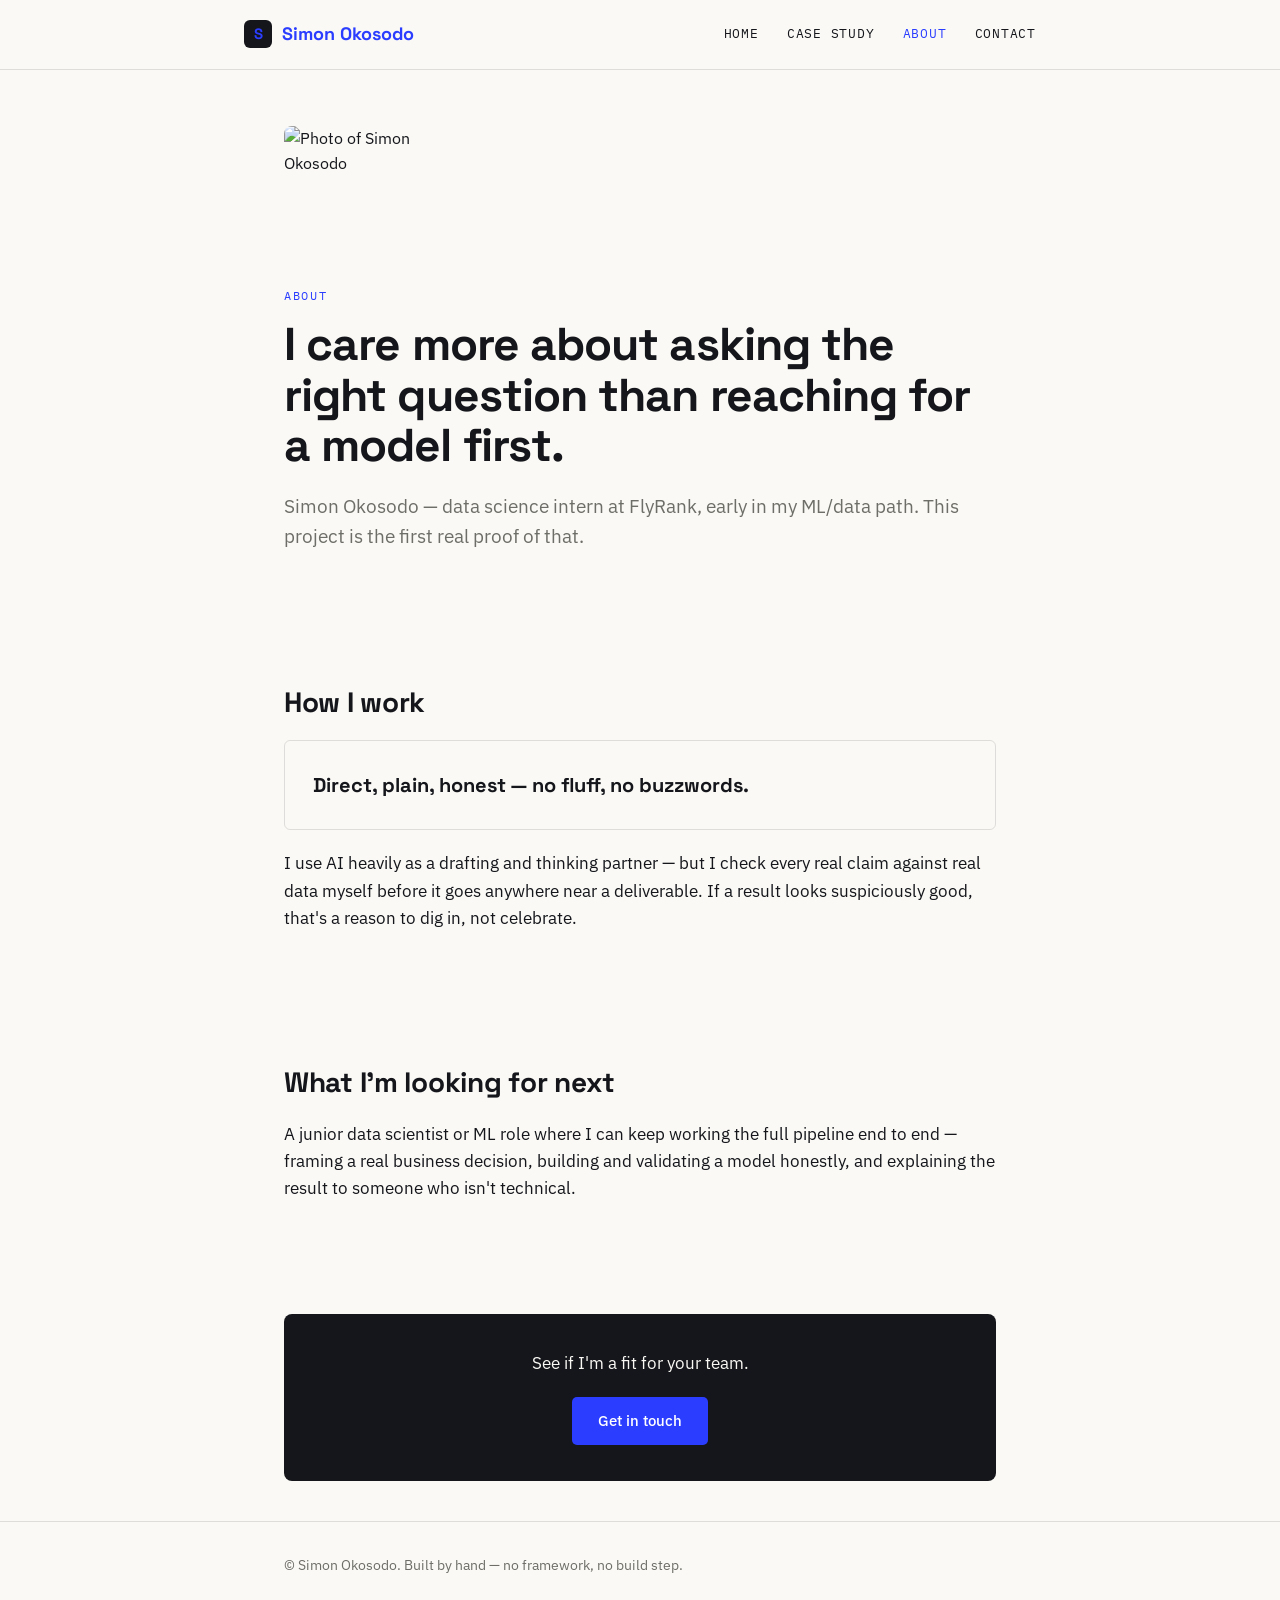
==== about.html @ 023be0eb "Add files via upload" ====
<!DOCTYPE html>
<html lang="en">
<head>
<meta charset="UTF-8">
<title>About — Simon Okosodo</title>
<meta name="viewport" content="width=device-width, initial-scale=1.0">
<link rel="preconnect" href="https://fonts.googleapis.com">
<link href="https://fonts.googleapis.com/css2?family=Space+Grotesk:wght@700&family=IBM+Plex+Sans:wght@400;500&family=IBM+Plex+Mono:wght@400;500&display=swap" rel="stylesheet">
<link rel="stylesheet" href="style.css">
</head>
<body>

<nav class="nav">
  <div class="wrap">
    <a href="index.html" class="nav-mark"><span class="sq"><span>S</span></span> Simon Okosodo</a>
    <div class="nav-links">
      <a href="index.html">Home</a>
      <a href="case-study.html">Case Study</a>
      <a href="about.html" class="active">About</a>
      <a href="contact.html">Contact</a>
    </div>
  </div>
</nav>

<main class="wrap">

  <section>
    <img src="images/bio-photo.jpg" alt="Photo of Simon Okosodo" class="bio-photo">
    <p class="eyebrow">About</p>
    <h1>I care more about asking the right question than reaching for a model first.</h1>
    <p class="lede">Simon Okosodo — data science intern at FlyRank, early in my ML/data path. This project is the first real proof of that.</p>
  </section>

  <section>
    <h2>How I work</h2>
    <div class="card">
      <p style="font-family:'Space Grotesk', sans-serif; font-weight:700; font-size:20px; margin:0;">Direct, plain, honest — no fluff, no buzzwords.</p>
    </div>
    <p>I use AI heavily as a drafting and thinking partner — but I check every real claim against real data myself before it goes anywhere near a deliverable. If a result looks suspiciously good, that's a reason to dig in, not celebrate.</p>
  </section>

  <section>
    <h2>What I'm looking for next</h2>
    <p>A junior data scientist or ML role where I can keep working the full pipeline end to end — framing a real business decision, building and validating a model honestly, and explaining the result to someone who isn't technical.</p>
  </section>

  <div class="cta-band">
    <p>See if I'm a fit for your team.</p>
    <a href="contact.html" class="btn">Get in touch</a>
  </div>

</main>

<footer>
  <div class="wrap">© Simon Okosodo. Built by hand — no framework, no build step.</div>
</footer>

</body>
</html>
---- style.css ----
:root{
  --ink:#14161B;
  --paper:#FAF9F5;
  --cobalt:#2B3EFF;
  --muted:#6E6E68;
  --line: rgba(20,22,27,0.12);
}
*{box-sizing:border-box;}
html,body{margin:0;padding:0;}
body{
  background:var(--paper);
  color:var(--ink);
  font-family:'IBM Plex Sans', sans-serif;
  -webkit-font-smoothing:antialiased;
  line-height:1.6;
}
a{color:var(--cobalt); text-decoration:none;}
a:hover{text-decoration:underline;}
a:focus-visible, button:focus-visible{outline:2px solid var(--cobalt); outline-offset:3px;}
img{max-width:100%; display:block;}
.wrap{max-width:760px; margin:0 auto; padding:0 24px;}

/* Nav */
.nav{
  border-bottom:1px solid var(--line);
  padding:20px 0;
}
.nav .wrap{display:flex; align-items:center; justify-content:space-between; max-width:840px;}
.nav-mark{display:flex; align-items:center; gap:10px; font-family:'Space Grotesk', sans-serif; font-weight:700; font-size:18px;}
.nav-mark .sq{width:28px; height:28px; border-radius:6px; background:var(--ink); display:flex; align-items:center; justify-content:center;}
.nav-mark .sq span{color:var(--cobalt); font-size:15px;}
.nav-links{display:flex; gap:28px; font-family:'IBM Plex Mono', monospace; font-size:13px; text-transform:uppercase; letter-spacing:0.06em;}
.nav-links a{color:var(--ink);}
.nav-links a.active{color:var(--cobalt);}

/* Hero / sections */
section{padding:56px 0;}
.eyebrow{
  font-family:'IBM Plex Mono', monospace;
  font-size:12px; text-transform:uppercase; letter-spacing:0.14em;
  color:var(--cobalt); margin:0 0 14px;
}
h1{
  font-family:'Space Grotesk', sans-serif; font-weight:700;
  font-size:clamp(30px,5vw,46px); line-height:1.1; letter-spacing:-0.02em;
  margin:0 0 20px;
}
h2{
  font-family:'Space Grotesk', sans-serif; font-weight:700;
  font-size:28px; letter-spacing:-0.01em; margin:0 0 16px;
}
p{margin:0 0 16px; font-size:17px;}
.lede{font-size:19px; color:var(--muted);}

/* Proof strip */
.proof-strip{
  display:flex; align-items:baseline; gap:16px; flex-wrap:wrap;
  border-top:1px solid var(--line); border-bottom:1px solid var(--line);
  padding:24px 0; margin:32px 0;
}
.proof-strip .stat{font-family:'Space Grotesk', sans-serif; font-weight:700; font-size:34px; color:var(--cobalt);}
.proof-strip .stat-label{color:var(--muted); font-size:15px;}

/* Cards */
.card{border:1px solid var(--line); border-radius:6px; padding:28px; margin-bottom:20px;}
.card h3{font-family:'Space Grotesk', sans-serif; font-size:20px; margin:0 0 10px;}

/* CTA band */
.cta-band{
  background:var(--ink); color:var(--paper);
  border-radius:8px; padding:36px 32px; text-align:center; margin:40px 0;
}
.cta-band p{color:var(--paper); margin-bottom:20px;}
.btn{
  display:inline-block; background:var(--cobalt); color:#fff;
  font-family:'IBM Plex Sans', sans-serif; font-weight:500;
  padding:12px 26px; border-radius:5px; font-size:15px;
}
.btn:hover{text-decoration:none; opacity:0.9;}

/* Before/after */
.before-after{display:grid; gap:16px;}
@media(min-width:640px){.before-after{grid-template-columns:1fr 1fr;}}
.before-after .block{border:1px solid var(--line); border-radius:6px; padding:20px;}
.before-after .label{font-family:'IBM Plex Mono', monospace; font-size:11px; text-transform:uppercase; color:var(--muted); margin-bottom:10px;}

/* Bio */
.bio-photo{width:140px; height:140px; border-radius:8px; object-fit:cover; margin-bottom:20px;}

/* Footer */
footer{border-top:1px solid var(--line); padding:32px 0; color:var(--muted); font-size:14px;}

/* Screenshots */
.screenshot{border:1px solid var(--line); border-radius:6px; margin:20px 0;}
.screenshot-caption{font-size:14px; color:var(--muted); margin-top:-8px; margin-bottom:24px;}

@media(max-width:640px){
  .nav .wrap{flex-direction:column; align-items:flex-start; gap:14px;}
  .nav-links{gap:18px;}
}
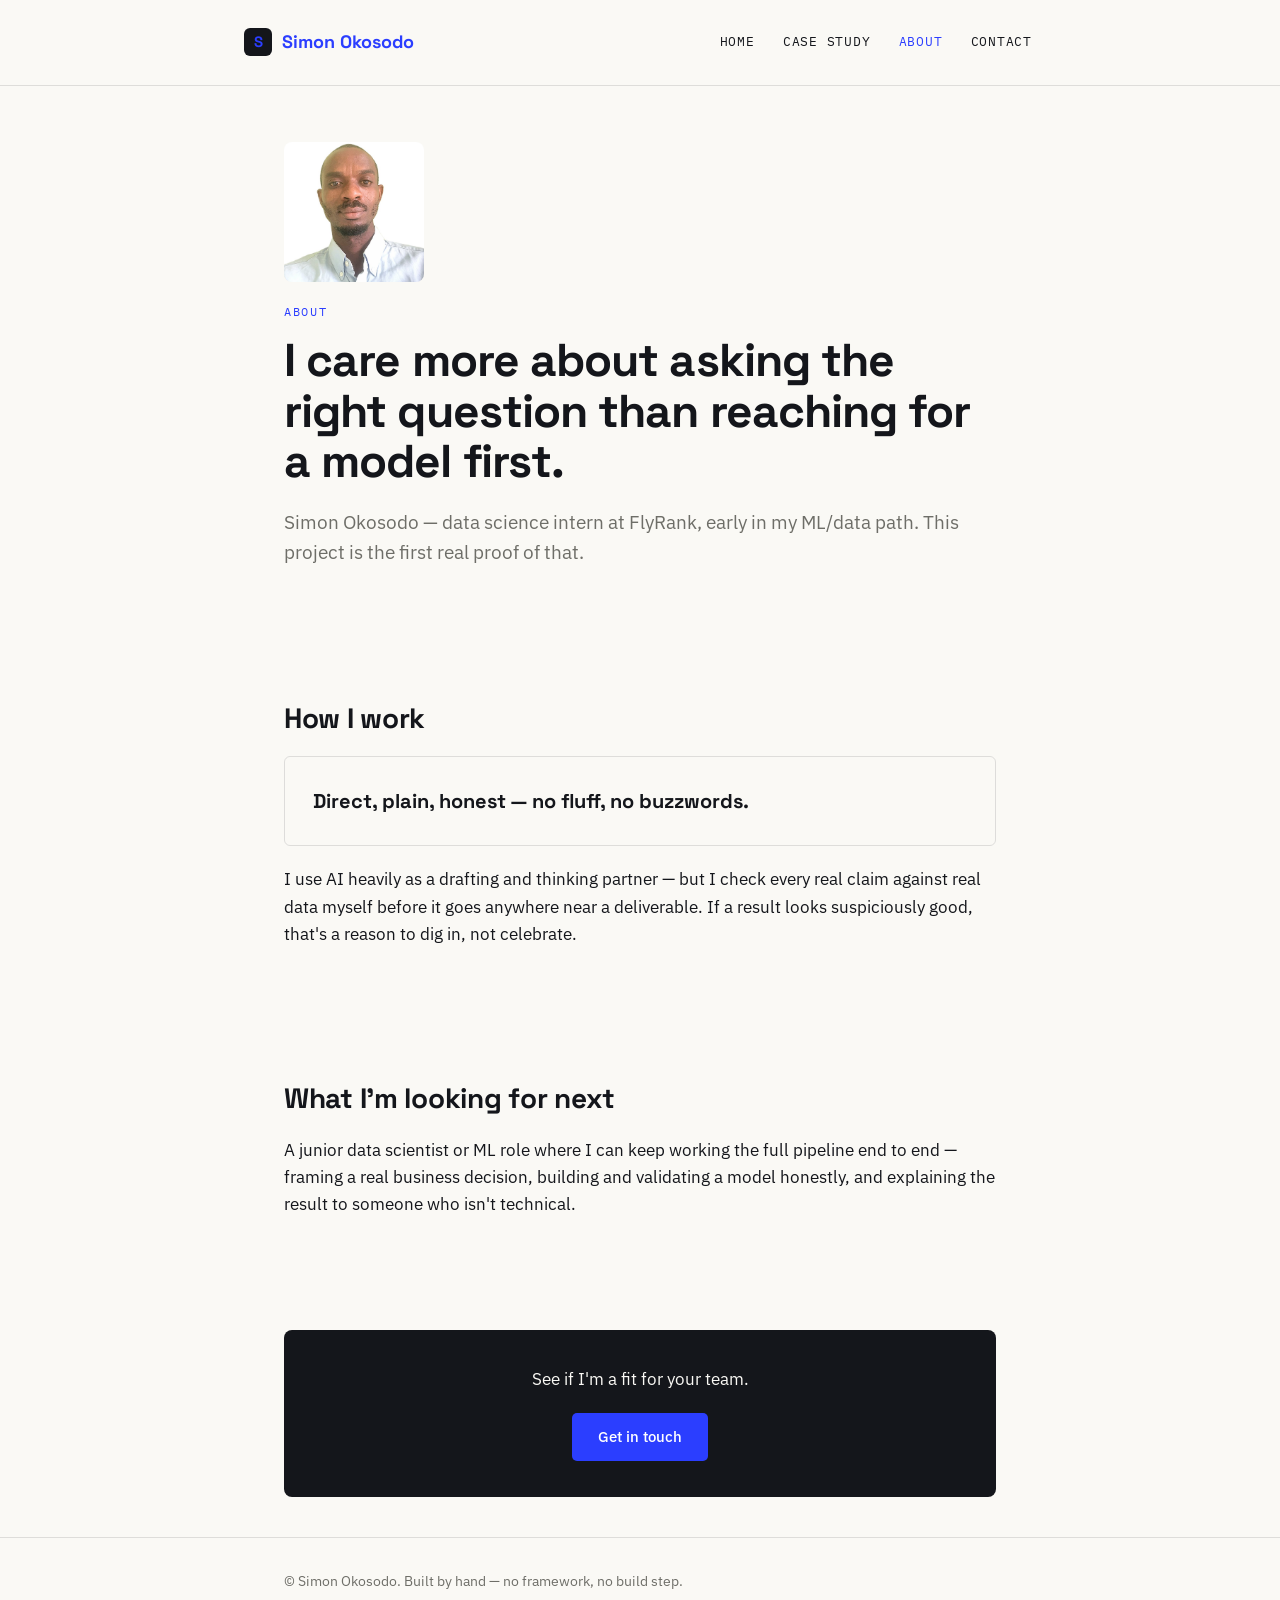
==== commit 4a96b2c2: "Enhance about.html with SEO meta tags Added meta tags for SEO and social sharing." ====
--- a/about.html
+++ b/about.html
@@ -4,6 +4,13 @@
 <meta charset="UTF-8">
 <title>About — Simon Okosodo</title>
 <meta name="viewport" content="width=device-width, initial-scale=1.0">
+<meta name="description" content="Simon Okosodo — data science intern at FlyRank. I care more about asking the right question than reaching for a model first.">
+<meta property="og:type" content="profile">
+<meta property="og:title" content="About — Simon Okosodo">
+<meta property="og:description" content="I care more about asking the right question than reaching for a model first.">
+<meta property="og:url" content="https://simon-okosodo-ds.netlify.app/about">
+<meta property="og:image" content="https://simon-okosodo-ds.netlify.app/images/bio-photo.jpg">
+<meta name="twitter:card" content="summary">
 <link rel="preconnect" href="https://fonts.googleapis.com">
 <link href="https://fonts.googleapis.com/css2?family=Space+Grotesk:wght@700&family=IBM+Plex+Sans:wght@400;500&family=IBM+Plex+Mono:wght@400;500&display=swap" rel="stylesheet">
 <link rel="stylesheet" href="style.css">
--- a/style.css
+++ b/style.css
@@ -29,8 +29,8 @@
 .nav-mark{display:flex; align-items:center; gap:10px; font-family:'Space Grotesk', sans-serif; font-weight:700; font-size:18px;}
 .nav-mark .sq{width:28px; height:28px; border-radius:6px; background:var(--ink); display:flex; align-items:center; justify-content:center;}
 .nav-mark .sq span{color:var(--cobalt); font-size:15px;}
-.nav-links{display:flex; gap:28px; font-family:'IBM Plex Mono', monospace; font-size:13px; text-transform:uppercase; letter-spacing:0.06em;}
-.nav-links a{color:var(--ink);}
+.nav-links{display:flex; gap:20px; font-family:'IBM Plex Mono', monospace; font-size:13px; text-transform:uppercase; letter-spacing:0.06em;}
+.nav-links a{color:var(--ink); display:inline-block; padding:12px 4px; min-height:44px; box-sizing:border-box; display:flex; align-items:center;}
 .nav-links a.active{color:var(--cobalt);}
 
 /* Hero / sections */
@@ -91,7 +91,8 @@
 footer{border-top:1px solid var(--line); padding:32px 0; color:var(--muted); font-size:14px;}
 
 /* Screenshots */
-.screenshot{border:1px solid var(--line); border-radius:6px; margin:20px 0;}
+.screenshot{border:1px solid var(--line); border-radius:6px; margin:20px 0; cursor:zoom-in;}
+.screenshot-link{display:block;}
 .screenshot-caption{font-size:14px; color:var(--muted); margin-top:-8px; margin-bottom:24px;}
 
 @media(max-width:640px){
